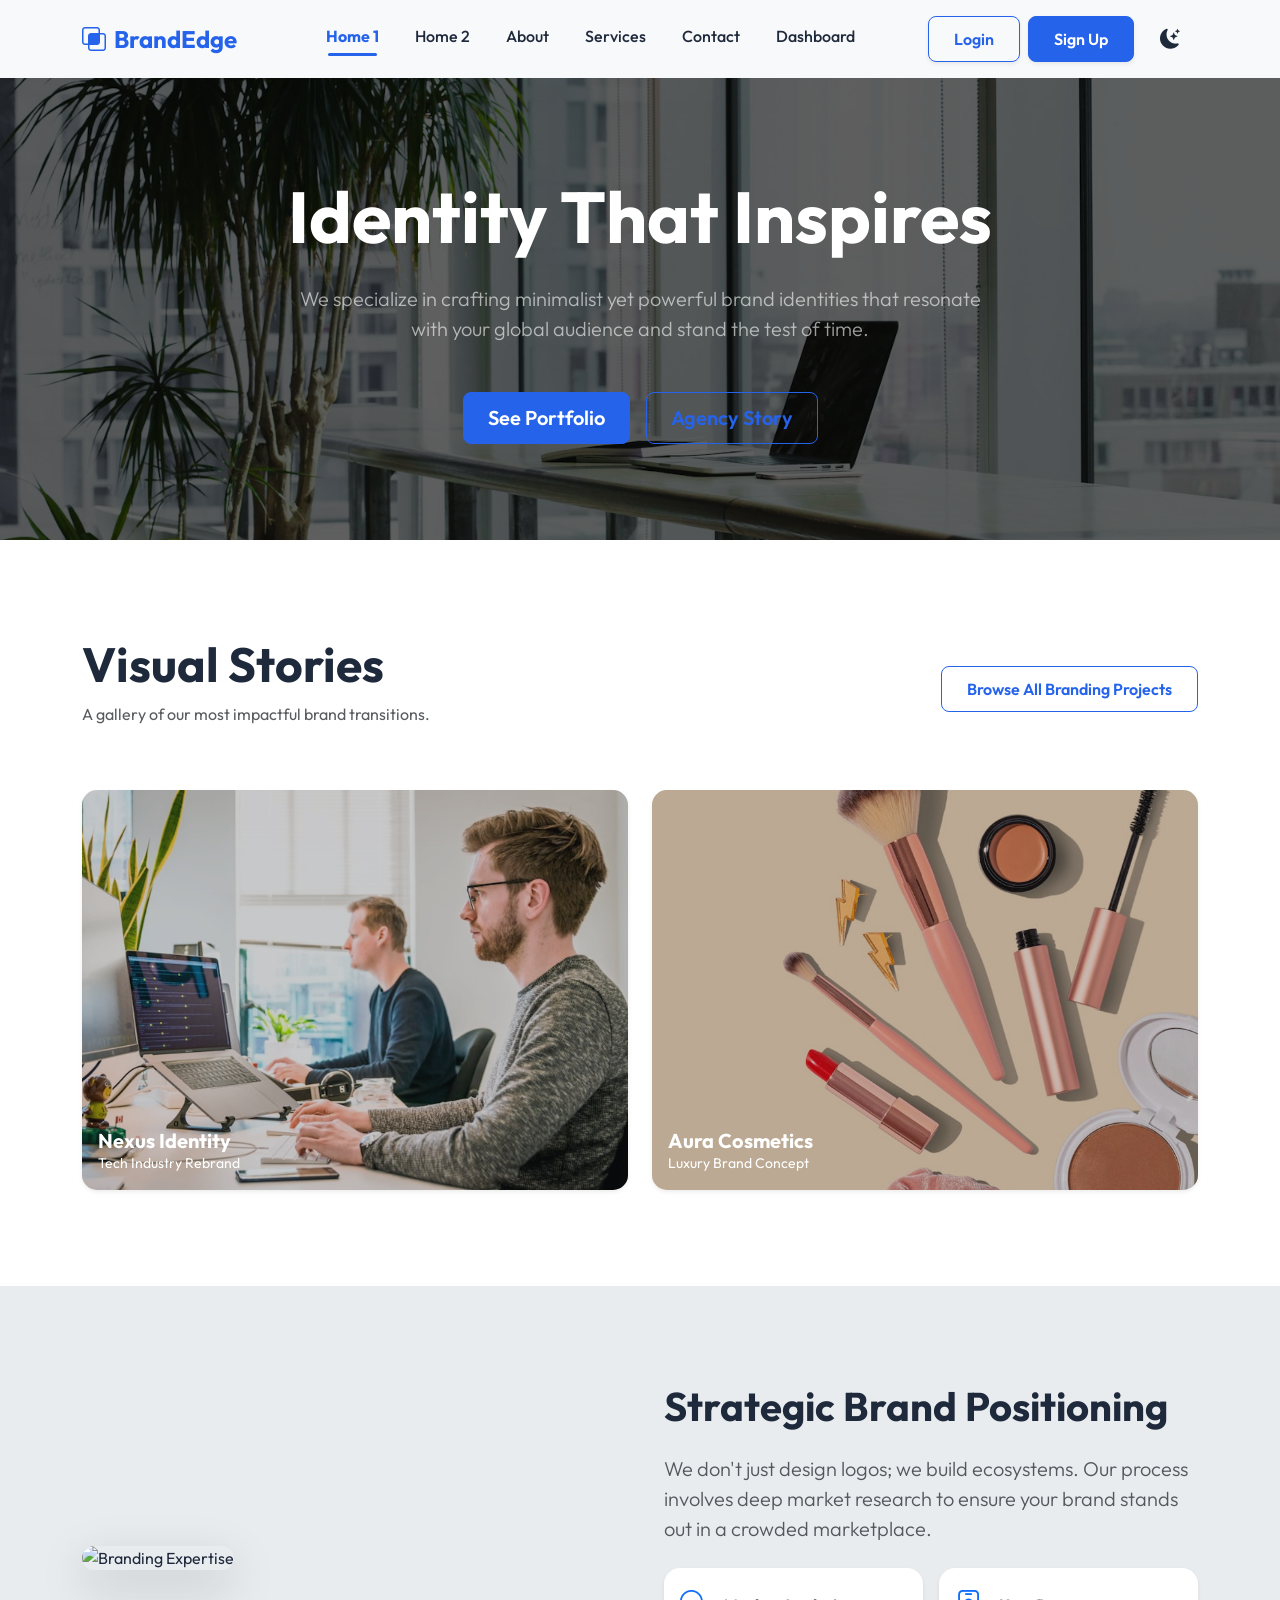
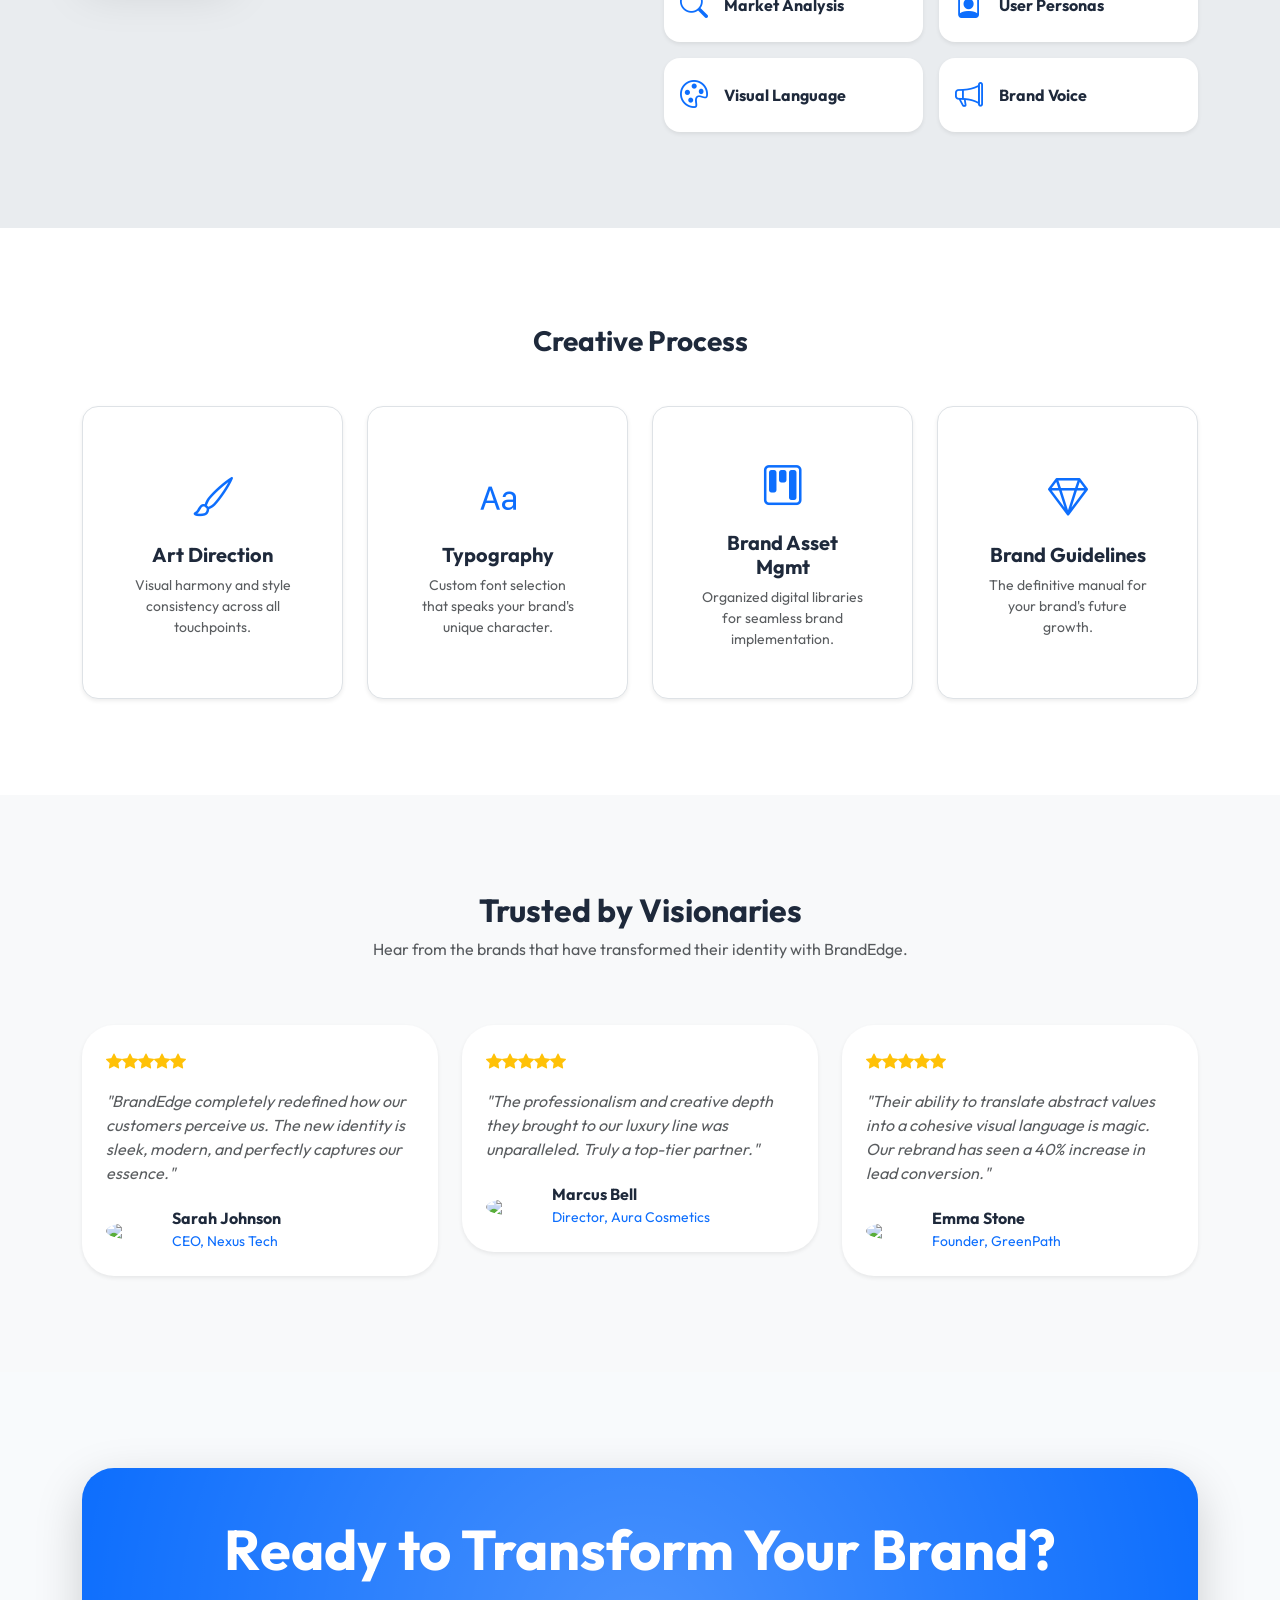
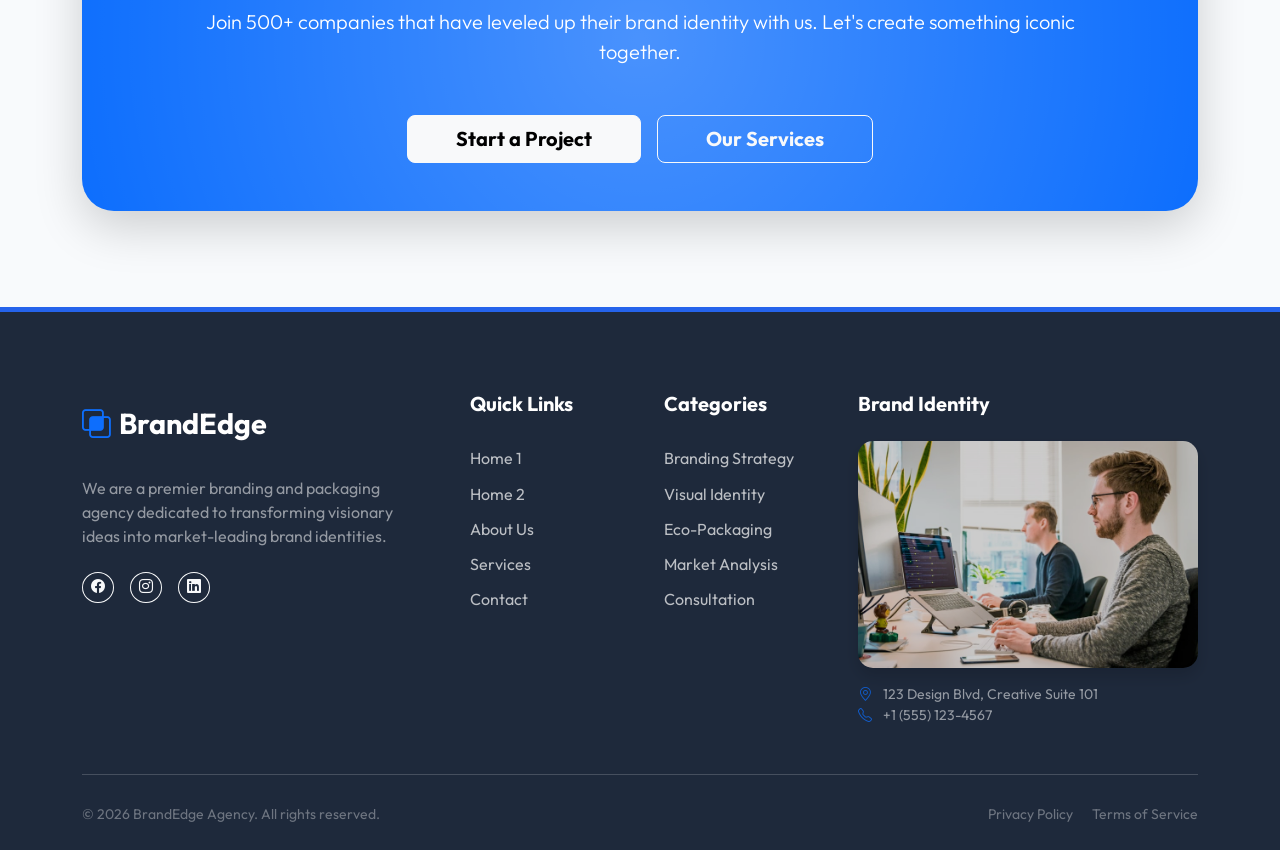
==== home1.html @ 2bf86502 "feat: standardise UI components, fix sizing, add imagery" ====
<!DOCTYPE html>
<html lang="en" data-bs-theme="light">

<head>
    <meta charset="UTF-8">
    <meta name="viewport" content="width=device-width, initial-scale=1.0">
    <title>BrandEdge | Branding Agency Home</title>
    <link href="https://cdn.jsdelivr.net/npm/bootstrap@5.3.3/dist/css/bootstrap.min.css" rel="stylesheet">
    <link rel="stylesheet" href="https://cdn.jsdelivr.net/npm/bootstrap-icons@1.11.3/font/bootstrap-icons.min.css">
    <link rel="stylesheet" href="assets/css/style.css">
    <link rel="icon" type="image/svg+xml"
        href="data:image/svg+xml,<svg xmlns='http://www.w3.org/2000/svg' viewBox='0 0 100 100'><rect width='100' height='100' rx='20' fill='%232563eb'/><path d='M30 30 L70 30 L70 70 L30 70 Z' fill='none' stroke='white' stroke-width='8'/><path d='M50 30 L50 70' fill='none' stroke='white' stroke-width='8'/></svg>">
</head>

<body>

    <!-- Header -->
    <nav class="navbar navbar-expand-lg sticky-top bg-body-tertiary">
        <div class="container">
            <a class="navbar-brand d-flex align-items-center" href="home1.html">
                <i class="bi bi-intersect me-2"></i> BrandEdge
            </a>
            <button class="navbar-toggler" type="button" data-bs-toggle="offcanvas" data-bs-target="#offcanvasNavbar">
                <span class="navbar-toggler-icon"></span>
            </button>
            <div class="offcanvas offcanvas-end" tabindex="-1" id="offcanvasNavbar">
                <div class="offcanvas-header">
                    <h5 class="offcanvas-title">BrandEdge</h5>
                    <button type="button" class="btn-close" data-bs-dismiss="offcanvas"></button>
                </div>
                <div class="offcanvas-body">
                    <ul class="navbar-nav mx-auto mb-2 mb-lg-0">
                        <li class="nav-item"><a class="nav-link active" href="home1.html">Home 1</a></li>
                        <li class="nav-item"><a class="nav-link" href="home2.html">Home 2</a></li>
                        <li class="nav-item"><a class="nav-link" href="about.html">About</a></li>
                        <li class="nav-item"><a class="nav-link" href="services.html">Services</a></li>
                        <li class="nav-item"><a class="nav-link" href="contact.html">Contact</a></li>
                        <li class="nav-item"><a class="nav-link" href="dashboard.html">Dashboard</a></li>
                    </ul>
                    <div class="d-flex align-items-center gap-2">
                        <a href="login.html" class="btn btn-outline-primary shadow-sm">Login</a>
                        <a href="signup.html" class="btn btn-primary shadow-sm">Sign Up</a>
                        <button class="btn btn-link nav-link px-2" id="themeToggle">
                            <i class="bi bi-moon-stars-fill fs-5"></i>
                        </button>
                    </div>
                </div>
            </div>
        </div>
    </nav>

    <!-- Branding Hero -->
    <header class="hero-section text-center text-white py-5"
        style="background: linear-gradient(rgba(0,0,0,0.6), rgba(0,0,0,0.6)), url('assets/img/hero_bg_1.jpg') center/cover;">
        <div class="container py-5">
            <h1 class="display-2 fw-bold mb-4">Identity That Inspires</h1>
            <p class="lead mb-5 opacity-75 mx-auto" style="max-width: 700px;">We specialize in crafting minimalist yet
                powerful brand identities that resonate with your global audience and stand the test of time.</p>
            <div class="d-flex justify-content-center gap-3">
                <a href="#portfolio" class="btn btn-primary btn-lg px-4">See Portfolio</a>
                <a href="about.html" class="btn btn-outline-primary btn-lg px-4">Agency Story</a>
            </div>
        </div>
    </header>

    <!-- Branding Focus: Portfolio -->
    <section id="portfolio" class="py-5 bg-body">
        <div class="container py-5">
            <div class="row align-items-center mb-5">
                <div class="col-md-6">
                    <h2 class="fw-bold display-5">Visual Stories</h2>
                    <p class="text-muted">A gallery of our most impactful brand transitions.</p>
                </div>
                <div class="col-md-6 text-md-end">
                    <button class="btn btn-outline-primary">Browse All Branding Projects</button>
                </div>
            </div>
            <div class="row g-4">
                <div class="col-md-6">
                    <div class="card border-0 overflow-hidden shadow-sm">
                        <img src="assets/img/branding_1.jpg" class="card-img uniform-height" alt="Branding Project 1">
                        <div
                            class="card-img-overlay d-flex flex-column justify-content-end bg-dark bg-opacity-25 text-white">
                            <h5 class="fw-bold mb-0">Nexus Identity</h5>
                            <small>Tech Industry Rebrand</small>
                        </div>
                    </div>
                </div>
                <div class="col-md-6">
                    <div class="card border-0 overflow-hidden shadow-sm">
                        <img src="assets/img/cosmetics_branding.jpg" class="card-img uniform-height"
                            alt="Branding Project 2">
                        <div
                            class="card-img-overlay d-flex flex-column justify-content-end bg-dark bg-opacity-25 text-white">
                            <h5 class="fw-bold mb-0">Aura Cosmetics</h5>
                            <small>Luxury Brand Concept</small>
                        </div>
                    </div>
                </div>
            </div>
        </div>
    </section>

    <!-- Branding Focus: Our Expertise -->
    <section class="py-5 bg-body-secondary">
        <div class="container py-5">
            <div class="row align-items-center g-5">
                <div class="col-lg-6">
                    <img src="https://images.unsplash.com/photo-1542744173-8e7e53415bb0?q=80&w=1000&fm=jpg"
                        class="img-fluid rounded-5 shadow-lg" alt="Branding Expertise">
                </div>
                <div class="col-lg-6">
                    <h2 class="fw-bold display-6 mb-4">Strategic Brand Positioning</h2>
                    <p class="lead text-muted mb-4">We don't just design logos; we build ecosystems. Our process
                        involves deep market research to ensure your brand stands out in a crowded marketplace.</p>
                    <div class="row g-3">
                        <div class="col-sm-6">
                            <div class="d-flex align-items-center p-3 bg-body rounded-4 shadow-sm">
                                <i class="bi bi-search text-primary fs-3 me-3"></i>
                                <span class="fw-bold">Market Analysis</span>
                            </div>
                        </div>
                        <div class="col-sm-6">
                            <div class="d-flex align-items-center p-3 bg-body rounded-4 shadow-sm">
                                <i class="bi bi-person-badge text-primary fs-3 me-3"></i>
                                <span class="fw-bold">User Personas</span>
                            </div>
                        </div>
                        <div class="col-sm-6">
                            <div class="d-flex align-items-center p-3 bg-body rounded-4 shadow-sm">
                                <i class="bi bi-palette text-primary fs-3 me-3"></i>
                                <span class="fw-bold">Visual Language</span>
                            </div>
                        </div>
                        <div class="col-sm-6">
                            <div class="d-flex align-items-center p-3 bg-body rounded-4 shadow-sm">
                                <i class="bi bi-megaphone text-primary fs-3 me-3"></i>
                                <span class="fw-bold">Brand Voice</span>
                            </div>
                        </div>
                    </div>
                </div>
            </div>
        </div>
    </section>

    <!-- Branding Functionality: Moodboard Grid -->
    <section class="py-5 bg-body">
        <div class="container py-5">
            <h3 class="text-center fw-bold mb-5">Creative Process</h3>
            <div class="row g-4">
                <div class="col-md-3">
                    <div
                        class="p-5 bg-body border text-center rounded-4 h-100 d-flex flex-column justify-content-center shadow-sm">
                        <i class="bi bi-brush fs-1 text-primary mb-3"></i>
                        <h5 class="fw-bold">Art Direction</h5>
                        <p class="small text-muted mb-0">Visual harmony and style consistency across all touchpoints.
                        </p>
                    </div>
                </div>
                <div class="col-md-3">
                    <div
                        class="p-5 bg-body border text-center rounded-4 h-100 d-flex flex-column justify-content-center shadow-sm">
                        <i class="bi bi-type fs-1 text-primary mb-3"></i>
                        <h5 class="fw-bold">Typography</h5>
                        <p class="small text-muted mb-0">Custom font selection that speaks your brand's unique
                            character.</p>
                    </div>
                </div>
                <div class="col-md-3">
                    <div
                        class="p-5 bg-body border text-center rounded-4 h-100 d-flex flex-column justify-content-center shadow-sm">
                        <i class="bi bi-kanban fs-1 text-primary mb-3"></i>
                        <h5 class="fw-bold">Brand Asset Mgmt</h5>
                        <p class="small text-muted mb-0">Organized digital libraries for seamless brand implementation.
                        </p>
                    </div>
                </div>
                <div class="col-md-3">
                    <div
                        class="p-5 bg-body border text-center rounded-4 h-100 d-flex flex-column justify-content-center shadow-sm">
                        <i class="bi bi-gem fs-1 text-primary mb-3"></i>
                        <h5 class="fw-bold">Brand Guidelines</h5>
                        <p class="small text-muted mb-0">The definitive manual for your brand's future growth.</p>
                    </div>
                </div>
            </div>
        </div>
    </section>

    <!-- Branding Focus: Testimonials -->
    <section class="py-5 bg-body-tertiary">
        <div class="container py-5">
            <div class="text-center mb-5">
                <h2 class="fw-bold">Trusted by Visionaries</h2>
                <div class="row justify-content-center">
                    <div class="col-md-8">
                        <p class="text-muted">Hear from the brands that have transformed their identity with BrandEdge.
                        </p>
                    </div>
                </div>
            </div>
            <div class="row g-4">
                <div class="col-md-4">
                    <div class="p-4 bg-body rounded-5 shadow-sm border-0">
                        <div class="mb-3 text-warning">
                            <i class="bi bi-star-fill"></i><i class="bi bi-star-fill"></i><i
                                class="bi bi-star-fill"></i><i class="bi bi-star-fill"></i><i
                                class="bi bi-star-fill"></i>
                        </div>
                        <p class="fst-italic text-muted mb-4">"BrandEdge completely redefined how our customers perceive
                            us. The new identity is sleek, modern, and perfectly captures our essence."</p>
                        <div class="d-flex align-items-center">
                            <img src="https://ui-avatars.com/api/?name=Sarah+Johnson&background=random"
                                class="rounded-circle me-3" width="50">
                            <div>
                                <h6 class="fw-bold mb-0">Sarah Johnson</h6>
                                <small class="text-primary">CEO, Nexus Tech</small>
                            </div>
                        </div>
                    </div>
                </div>
                <div class="col-md-4">
                    <div class="p-4 bg-body rounded-5 shadow-sm border-0">
                        <div class="mb-3 text-warning">
                            <i class="bi bi-star-fill"></i><i class="bi bi-star-fill"></i><i
                                class="bi bi-star-fill"></i><i class="bi bi-star-fill"></i><i
                                class="bi bi-star-fill"></i>
                        </div>
                        <p class="fst-italic text-muted mb-4">"The professionalism and creative depth they brought to
                            our luxury line was unparalleled. Truly a top-tier partner."</p>
                        <div class="d-flex align-items-center">
                            <img src="https://ui-avatars.com/api/?name=Marcus+Bell&background=random"
                                class="rounded-circle me-3" width="50">
                            <div>
                                <h6 class="fw-bold mb-0">Marcus Bell</h6>
                                <small class="text-primary">Director, Aura Cosmetics</small>
                            </div>
                        </div>
                    </div>
                </div>
                <div class="col-md-4">
                    <div class="p-4 bg-body rounded-5 shadow-sm border-0">
                        <div class="mb-3 text-warning">
                            <i class="bi bi-star-fill"></i><i class="bi bi-star-fill"></i><i
                                class="bi bi-star-fill"></i><i class="bi bi-star-fill"></i><i
                                class="bi bi-star-fill"></i>
                        </div>
                        <p class="fst-italic text-muted mb-4">"Their ability to translate abstract values into a
                            cohesive visual language is magic. Our rebrand has seen a 40% increase in lead conversion."
                        </p>
                        <div class="d-flex align-items-center">
                            <img src="https://ui-avatars.com/api/?name=Emma+Stone&background=random"
                                class="rounded-circle me-3" width="50">
                            <div>
                                <h6 class="fw-bold mb-0">Emma Stone</h6>
                                <small class="text-primary">Founder, GreenPath</small>
                            </div>
                        </div>
                    </div>
                </div>
            </div>
        </div>
    </section>

    <!-- Branding Focus: Call to Action -->
    <section class="py-5">
        <div class="container py-5">
            <div class="bg-primary rounded-5 p-5 text-center text-white shadow-lg overflow-hidden position-relative">
                <div class="position-absolute top-0 start-0 w-100 h-100 opacity-25"
                    style="background: radial-gradient(circle at 50% 50%, white, transparent);"></div>
                <div class="position-relative z-1">
                    <h2 class="display-4 fw-bold mb-4">Ready to Transform Your Brand?</h2>
                    <p class="lead mb-5 px-lg-5">Join 500+ companies that have leveled up their brand identity with us.
                        Let's create something iconic together.</p>
                    <div class="d-flex justify-content-center gap-3">
                        <a href="contact.html" class="btn btn-light btn-lg px-5 fw-bold">Start a Project</a>
                        <a href="services.html" class="btn btn-outline-light btn-lg px-5 fw-bold">Our Services</a>
                    </div>
                </div>
            </div>
        </div>
    </section>

    <!-- Footer -->
    <footer class="footer">
        <div class="container">
            <div class="row g-5 mb-5">
                <div class="col-lg-4 col-md-6">
                    <a href="index.html" class="footer-logo">
                        <i class="bi bi-intersect me-2 text-primary"></i> BrandEdge
                    </a>
                    <p class="opacity-75 mb-4">We are a premier branding and packaging agency dedicated to transforming
                        visionary ideas into market-leading brand identities.</p>
                    <div class="d-flex gap-3">
                        <a href="#" class="btn btn-outline-light btn-sm rounded-circle"><i
                                class="bi bi-facebook"></i></a>
                        <a href="#" class="btn btn-outline-light btn-sm rounded-circle"><i
                                class="bi bi-instagram"></i></a>
                        <a href="#" class="btn btn-outline-light btn-sm rounded-circle"><i
                                class="bi bi-linkedin"></i></a>
                    </div>
                </div>
                <div class="col-lg-2 col-md-6">
                    <h5>Quick Links</h5>
                    <ul class="list-unstyled">
                        <li><a href="home1.html">Home 1</a></li>
                        <li><a href="home2.html">Home 2</a></li>
                        <li><a href="about.html">About Us</a></li>
                        <li><a href="services.html">Services</a></li>
                        <li><a href="contact.html">Contact</a></li>
                    </ul>
                </div>
                <div class="col-lg-2 col-md-6">
                    <h5>Categories</h5>
                    <ul class="list-unstyled">
                        <li><a href="#">Branding Strategy</a></li>
                        <li><a href="#">Visual Identity</a></li>
                        <li><a href="#">Eco-Packaging</a></li>
                        <li><a href="#">Market Analysis</a></li>
                        <li><a href="#">Consultation</a></li>
                    </ul>
                </div>
                <div class="col-lg-4 col-md-6">
                    <h5>Brand Identity</h5>
                    <div class="position-relative">
                        <img src="assets/img/branding_1.jpg" class="img-fluid footer-img shadow" alt="Brand Workspace">
                        <div class="mt-3">
                            <p class="small opacity-75 mb-0"><i class="bi bi-geo-alt me-2 text-primary"></i> 123 Design
                                Blvd, Creative Suite 101</p>
                            <p class="small opacity-75 mb-0"><i class="bi bi-telephone me-2 text-primary"></i> +1 (555)
                                123-4567</p>
                        </div>
                    </div>
                </div>
            </div>
            <hr class="opacity-25 mb-4">
            <div class="row align-items-center">
                <div class="col-md-6 text-center text-md-start">
                    <p class="mb-0 small opacity-50">&copy; 2026 BrandEdge Agency. All rights reserved.</p>
                </div>
                <div class="col-md-6 text-center text-md-end">
                    <a href="#" class="small opacity-50 me-3">Privacy Policy</a>
                    <a href="#" class="small opacity-50">Terms of Service</a>
                </div>
            </div>
        </div>
    </footer>

    <script src="https://cdn.jsdelivr.net/npm/bootstrap@5.3.3/dist/js/bootstrap.bundle.min.js"></script>
    <script src="assets/js/main.js"></script>
</body>

</html>
---- assets/css/style.css ----
@import url('https://fonts.googleapis.com/css2?family=Outfit:wght@300;400;600;700&display=swap');

:root {
    --primary-color: #2563eb;
    --secondary-color: #f8fafc;
    --tertiary-color: #1e293b;
    --sidebar-bg: #1e293b;
    --sidebar-text: rgba(255, 255, 255, 0.8);
    --card-bg: #ffffff;
    --font-family: 'Outfit', sans-serif;
    --transition: all 0.3s ease;
    --footer-bg: #1e293b;
    --footer-text: rgba(255, 255, 255, 0.7);
    --footer-heading: #ffffff;
}

[data-bs-theme="dark"] {
    --secondary-color: #0f172a;
    --tertiary-color: #f1f5f9;
    --sidebar-bg: #0f172a;
    --sidebar-text: rgba(255, 255, 255, 0.9);
    --card-bg: #1e293b;
    --footer-bg: #0a0f1d;
    /* Slightly darker in dark mode or keep same */
}

body {
    font-family: var(--font-family);
    background-color: var(--secondary-color);
    color: var(--tertiary-color);
    overflow-x: hidden;
}

/* Link Hover Effects */
a {
    transition: var(--transition);
}

.text-primary.hover-highlight:hover {
    color: #1d4ed8 !important;
    text-decoration: underline !important;
    transform: translateX(3px);
    display: inline-block;
}

/* Custom Buttons */
.btn-primary {
    background-color: var(--primary-color);
    border-color: var(--primary-color);
    padding: 10px 25px;
    border-radius: 8px;
    font-weight: 600;
    transition: var(--transition);
}

.btn-primary:hover {
    background-color: #1d4ed8;
    transform: translateY(-2px);
    box-shadow: 0 4px 12px rgba(37, 99, 235, 0.2);
}

.btn-outline-primary {
    color: var(--primary-color);
    border-color: var(--primary-color);
    padding: 10px 25px;
    border-radius: 8px;
    font-weight: 600;
}

.btn-outline-primary:hover {
    background-color: var(--primary-color);
    color: white;
}

/* Navbar Tuning */
.navbar {
    padding: 1rem 0;
    transition: var(--transition);
}

.navbar-brand {
    font-weight: 700;
    font-size: 1.5rem;
    color: var(--primary-color) !important;
}

.nav-link {
    font-weight: 500;
    margin: 0 10px;
    color: var(--tertiary-color) !important;
}

.nav-link:hover {
    color: var(--primary-color) !important;
}

.navbar .nav-link.active {
    color: var(--primary-color) !important;
    font-weight: 700;
    position: relative;
}

.navbar .nav-link.active::after {
    content: '';
    position: absolute;
    bottom: 0;
    left: 10px;
    right: 10px;
    height: 3px;
    background-color: var(--primary-color);
    border-radius: 2px;
    transition: var(--transition);
}

/* Footer Styles */
footer {
    background-color: var(--footer-bg);
    color: var(--footer-text);
    padding: 80px 0 20px;
    border-top: 5px solid var(--primary-color);
}

.footer-logo {
    font-size: 1.8rem;
    font-weight: 700;
    color: white !important;
    text-decoration: none;
    margin-bottom: 20px;
    display: flex;
    align-items: center;
}

.footer-img {
    border-radius: 15px;
    filter: brightness(0.8);
    transition: var(--transition);
}

.footer-img:hover {
    filter: brightness(1);
}

footer h5 {
    font-weight: 700;
    margin-bottom: 25px;
    color: var(--footer-heading);
}

footer a {
    color: var(--footer-text);
    text-decoration: none;
    line-height: 2.2;
    transition: var(--transition);
}

footer a:hover {
    color: var(--primary-color);
    padding-left: 5px;
}

/* Hero Section */
.hero-section {
    padding: 120px 0;
    background: linear-gradient(135deg, var(--secondary-color) 0%, #e2e8f0 100%);
    position: relative;
    overflow: hidden;
}

.hero-section.text-white {
    color: white !important;
}

.hero-section.text-white p {
    color: rgba(255, 255, 255, 0.8) !important;
}

[data-bs-theme="dark"] .hero-section {
    background: linear-gradient(135deg, #0f172a 0%, #1e293b 100%);
}

/* Cards */
.card {
    border: none;
    border-radius: 15px;
    overflow: hidden;
    transition: var(--transition);
    background-color: var(--card-bg);
    box-shadow: 0 4px 20px rgba(0, 0, 0, 0.05);
}

.card:hover {
    transform: translateY(-10px);
    box-shadow: 0 12px 30px rgba(0, 0, 0, 0.1);
}

/* Portfolio Image Uniformity */
.uniform-height {
    height: 400px !important;
    object-fit: cover !important;
    width: 100%;
}

/* Back to Top */
#backToTop {
    position: fixed;
    bottom: 30px;
    right: 30px;
    width: 45px;
    height: 45px;
    background: var(--primary-color);
    color: white;
    border: none;
    border-radius: 50%;
    display: none;
    align-items: center;
    justify-content: center;
    cursor: pointer;
    z-index: 1000;
    box-shadow: 0 4px 10px rgba(0, 0, 0, 0.2);
}

/* RTL Support */
[dir="rtl"] {
    text-align: right;
}

[dir="rtl"] .ms-auto {
    margin-right: auto !important;
    margin-left: 0 !important;
}

/* Dashboard Sidebar */
.sidebar {
    height: 100vh;
    width: 280px;
    position: fixed;
    top: 0;
    left: 0;
    background-color: var(--sidebar-bg);
    color: var(--sidebar-text);
    padding-top: 20px;
    z-index: 1001;
    overflow-y: auto;
}

.sidebar .nav-link {
    color: var(--sidebar-text) !important;
    padding: 12px 25px;
    transition: var(--transition);
}

.sidebar .nav-link:hover {
    color: white !important;
    background-color: rgba(255, 255, 255, 0.05);
}

.sidebar .nav-link.active {
    background-color: var(--primary-color);
    color: white !important;
    font-weight: 600;
}

.main-content {
    margin-left: 280px;
    padding: 30px;
}

@media (max-width: 991.98px) {
    .sidebar {
        width: 100%;
        height: auto;
        position: relative;
    }

    .main-content {
        margin-left: 0;
    }
}
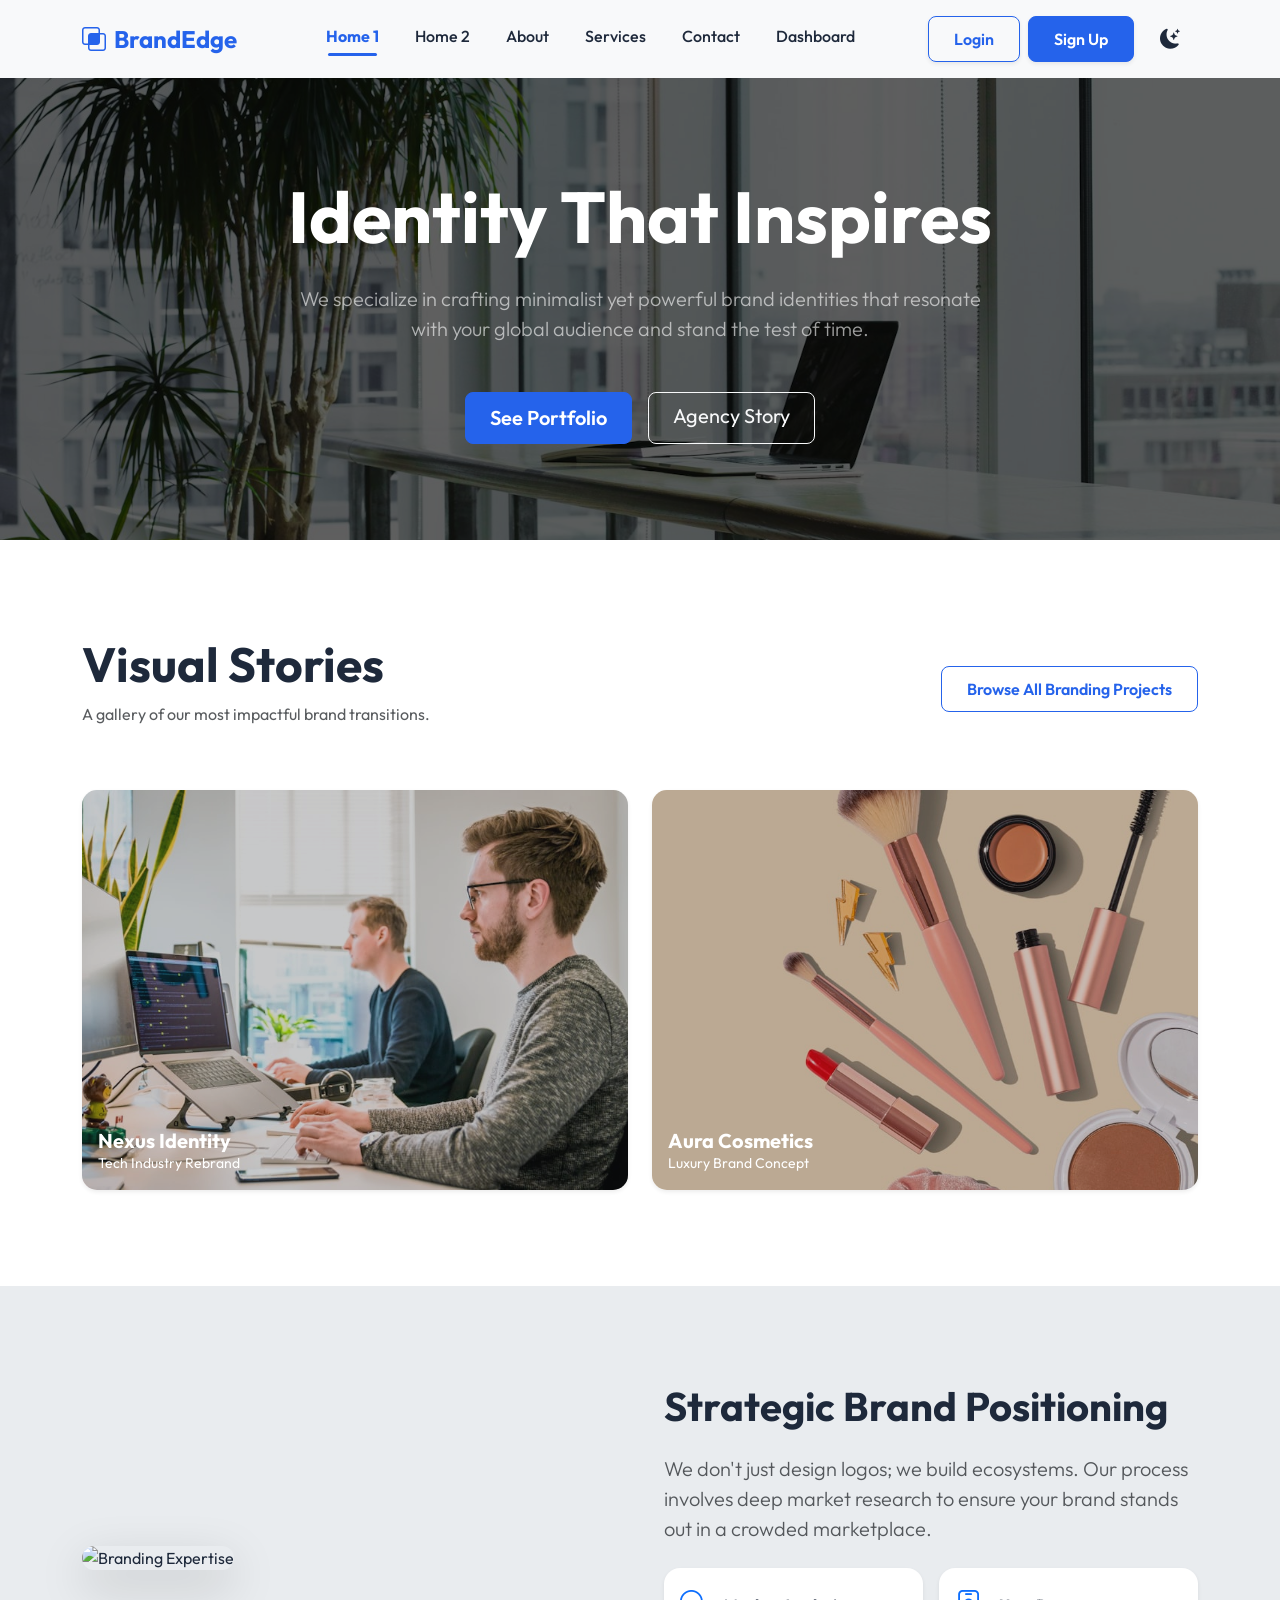
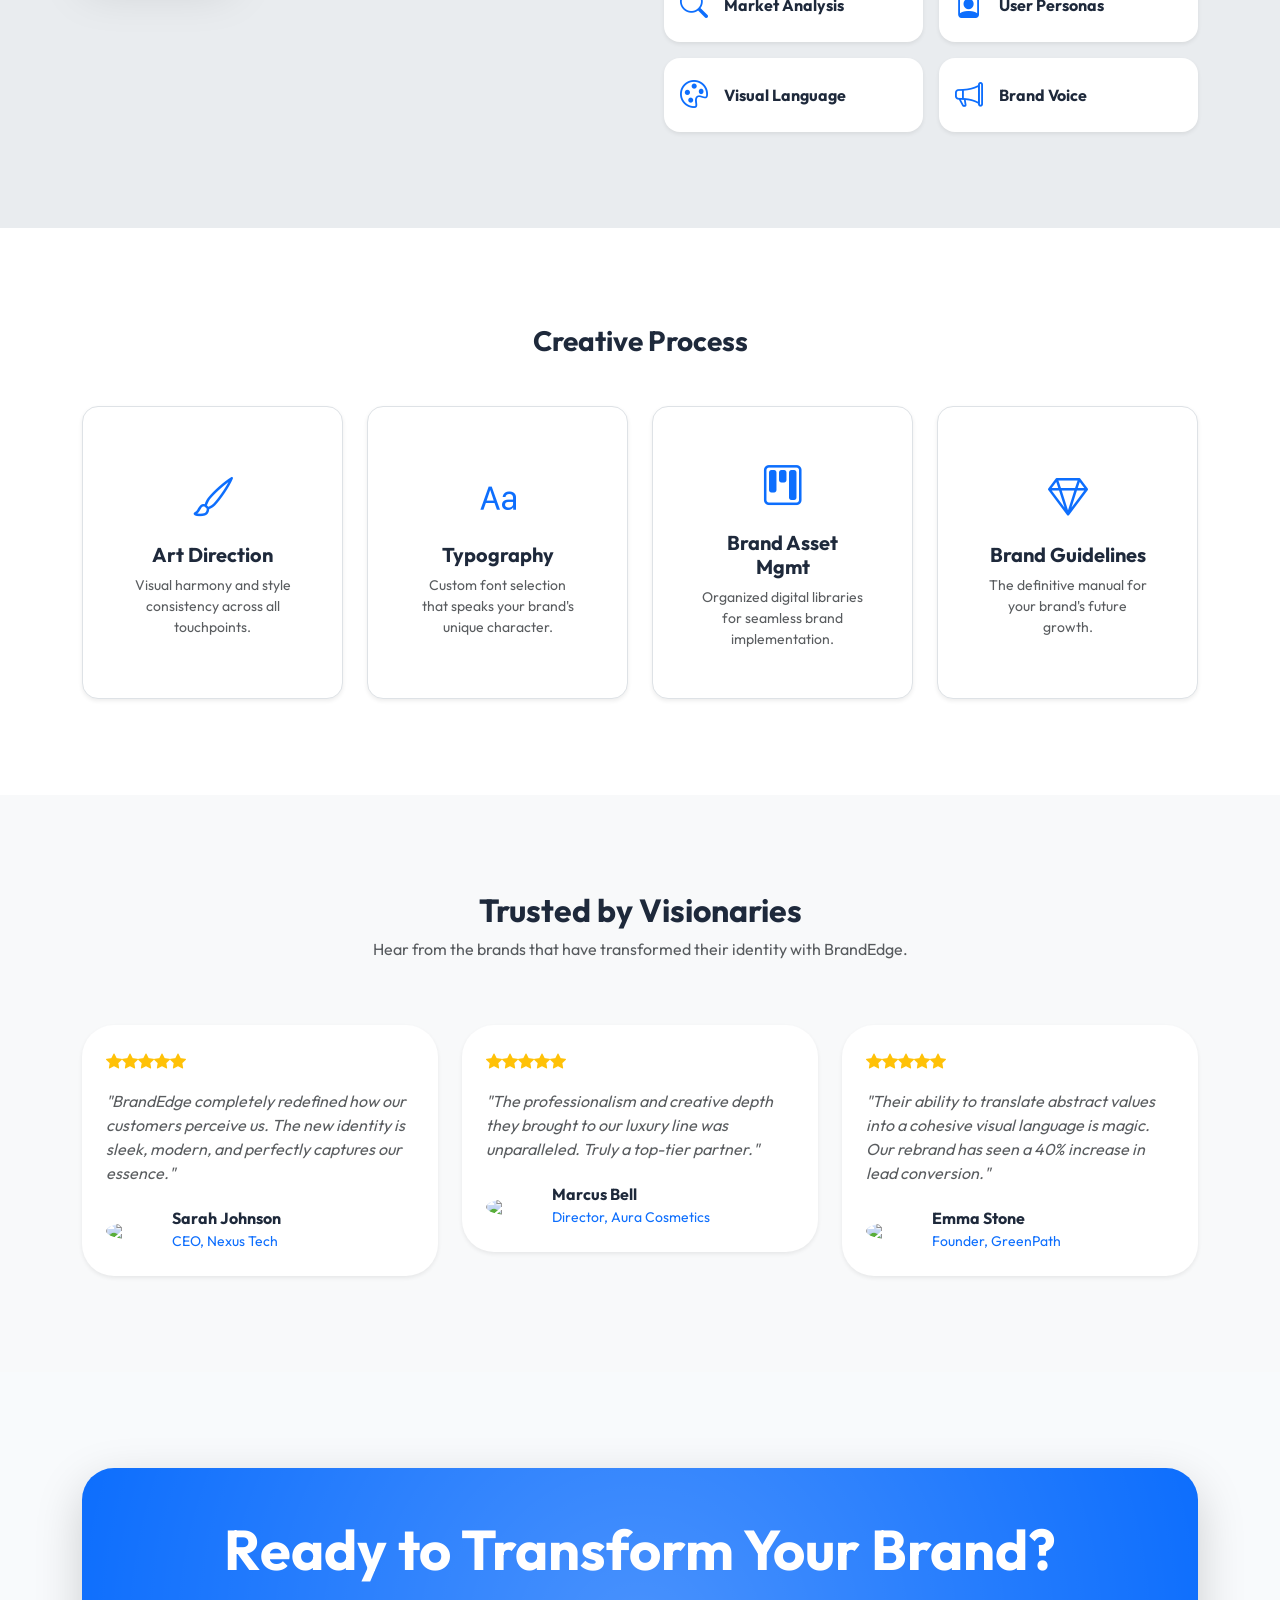
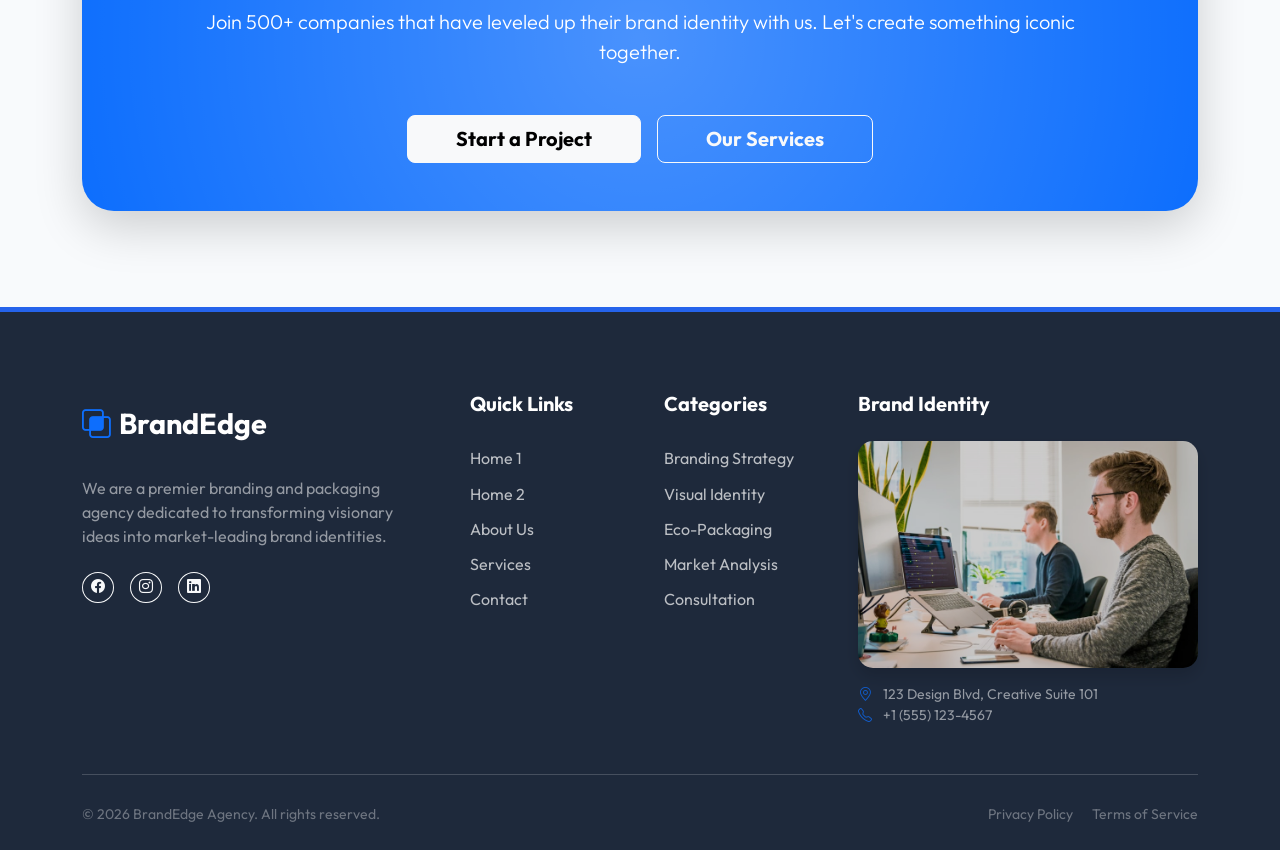
==== commit 09ecfd5c: "fix: make agency story button visible in home1 hero" ====
--- a/home1.html
+++ b/home1.html
@@ -58,7 +58,7 @@
                 powerful brand identities that resonate with your global audience and stand the test of time.</p>
             <div class="d-flex justify-content-center gap-3">
                 <a href="#portfolio" class="btn btn-primary btn-lg px-4">See Portfolio</a>
-                <a href="about.html" class="btn btn-outline-primary btn-lg px-4">Agency Story</a>
+                <a href="about.html" class="btn btn-outline-light btn-lg px-4">Agency Story</a>
             </div>
         </div>
     </header>
--- a/assets/css/style.css
+++ b/assets/css/style.css
@@ -275,4 +275,43 @@
     .main-content {
         margin-left: 0;
     }
-}+}
+
+/* Industry Leader Brands */
+.industry-brand {
+    transition: all 0.3s cubic-bezier(0.4, 0, 0.2, 1);
+    cursor: pointer;
+    opacity: 0.8;
+}
+
+.industry-brand:hover {
+    transform: scale(1.15) translateY(-5px);
+    opacity: 1;
+    text-shadow: 0 10px 20px rgba(0, 0, 0, 0.15);
+}
+
+.industry-brand.brand-1 {
+    color: #3b82f6 !important;
+}
+
+/* Primary Blue */
+.industry-brand.brand-2 {
+    color: #10b981 !important;
+}
+
+/* Emerald */
+.industry-brand.brand-3 {
+    color: #f59e0b !important;
+}
+
+/* Amber */
+.industry-brand.brand-4 {
+    color: #ef4444 !important;
+}
+
+/* Red */
+.industry-brand.brand-5 {
+    color: #8b5cf6 !important;
+}
+
+/* Violet */
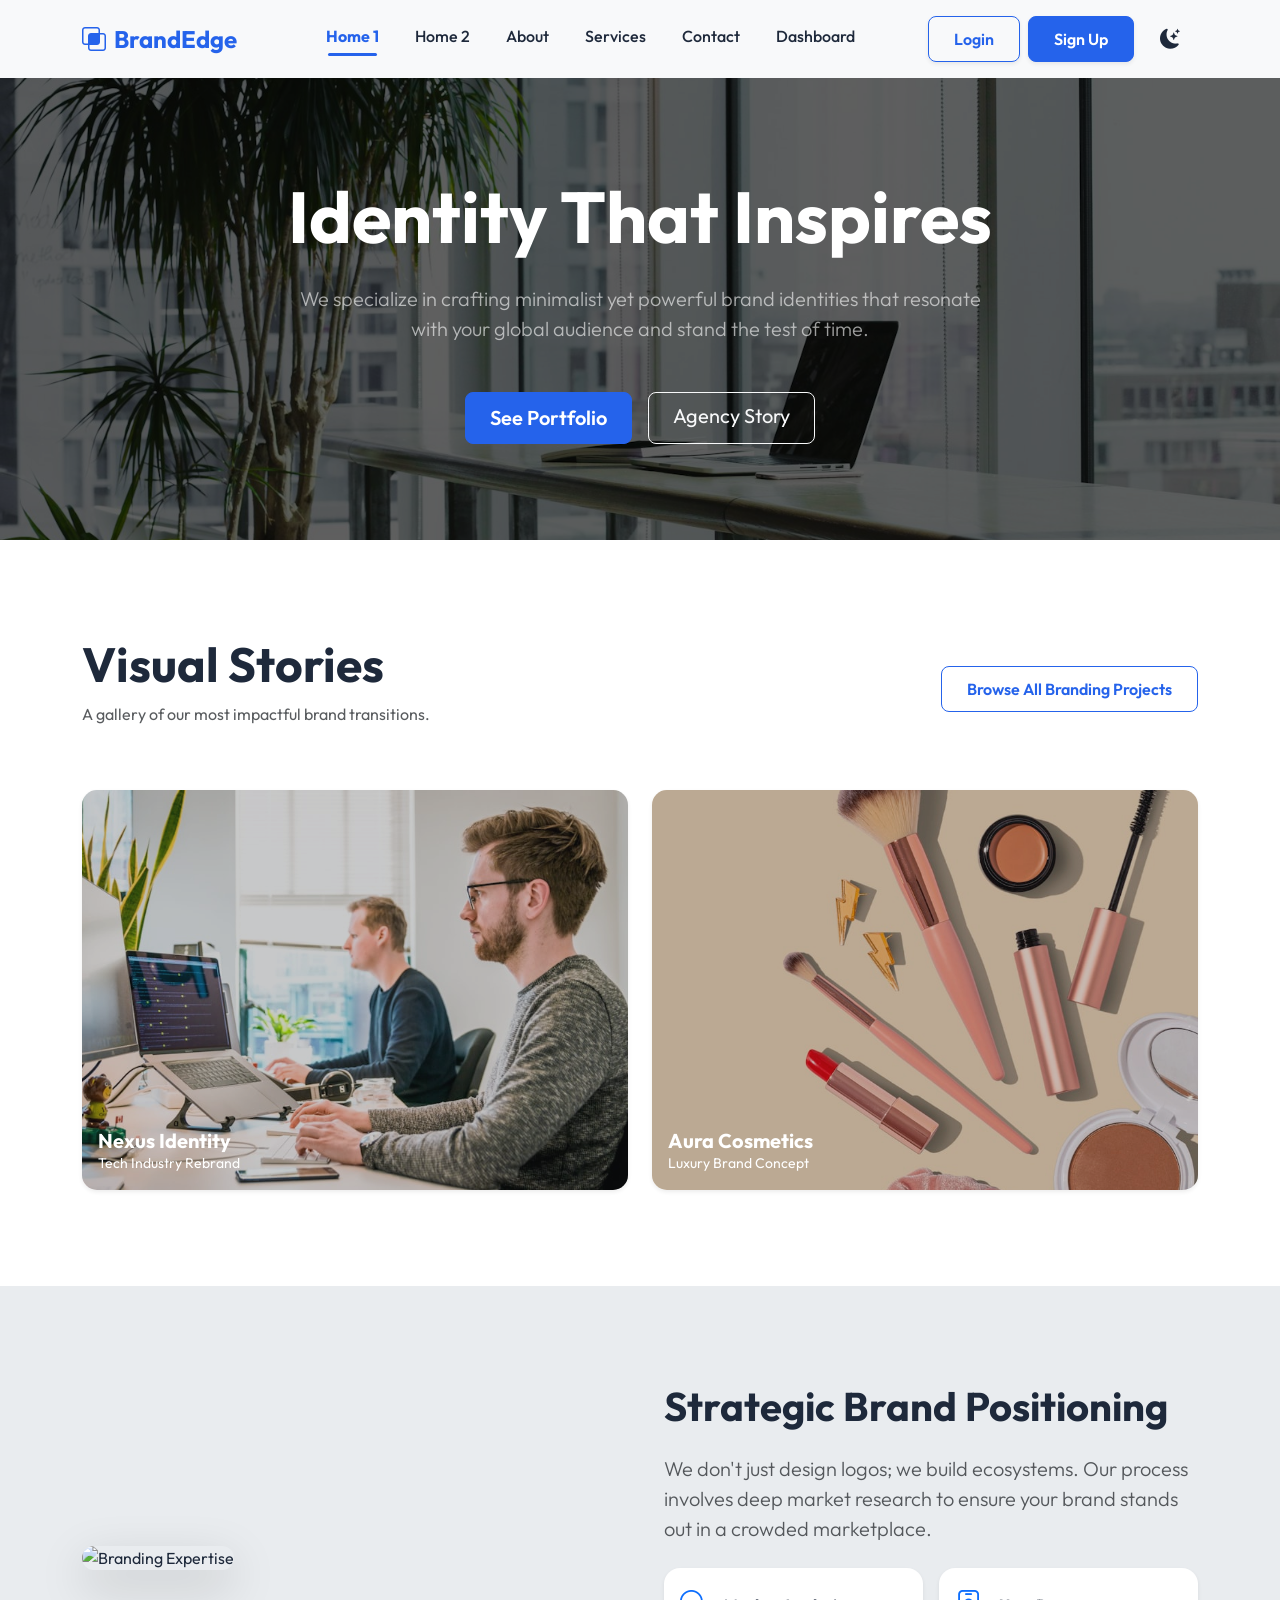
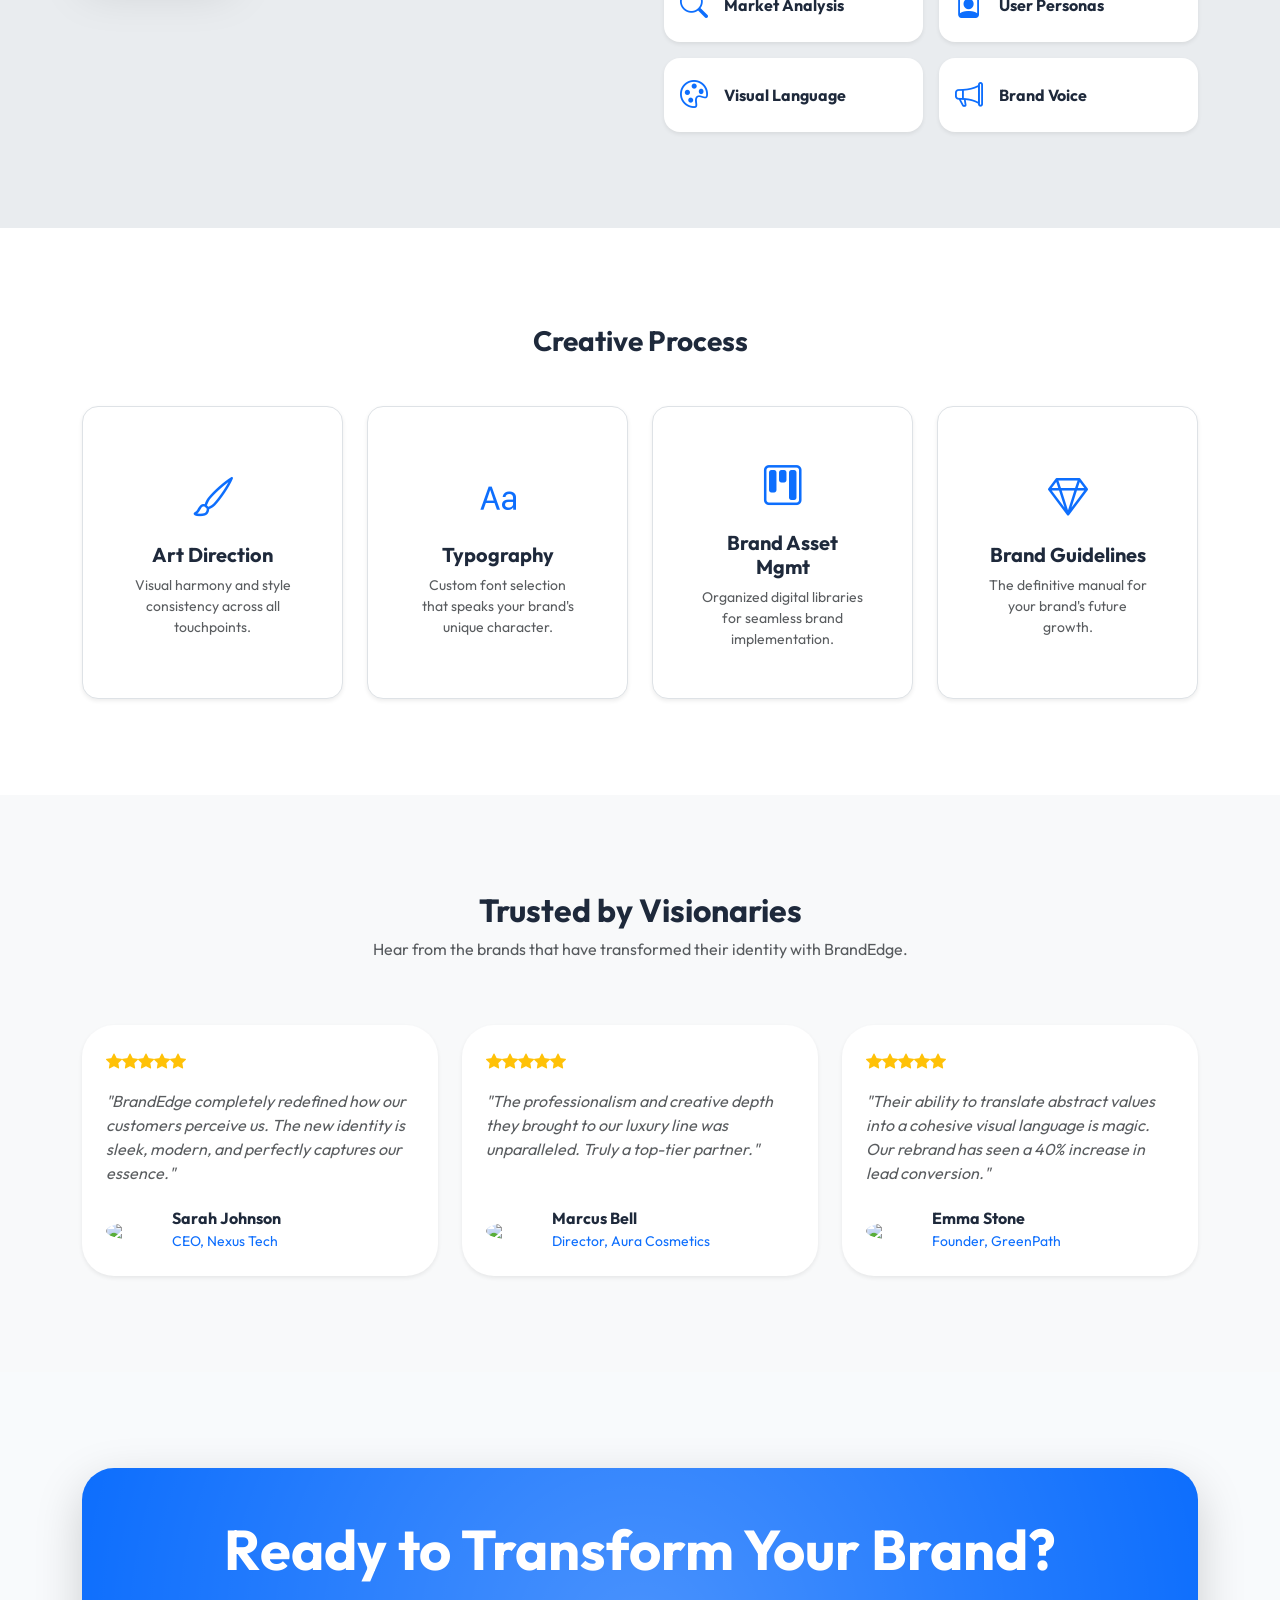
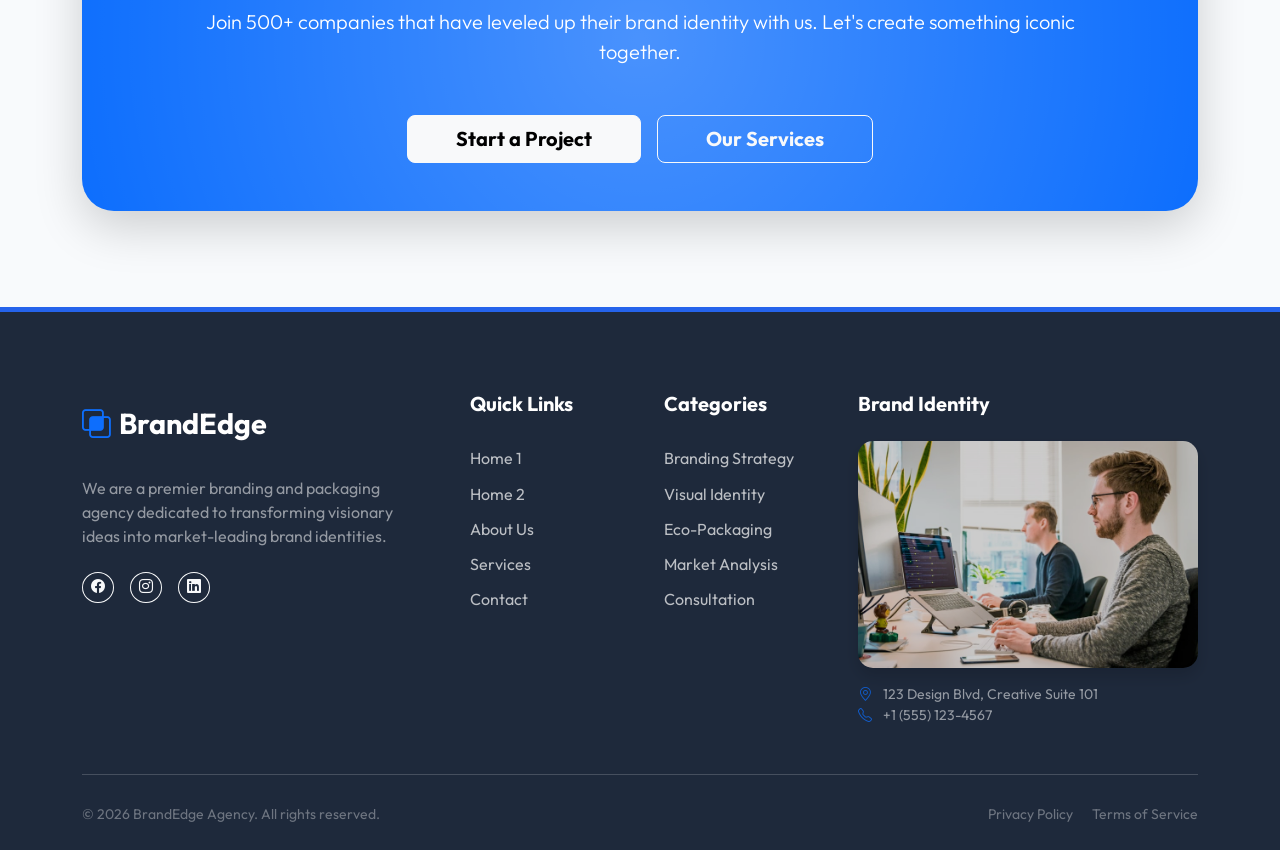
==== commit 53753fa2: "style: fix testimonial card heights in home1" ====
--- a/home1.html
+++ b/home1.html
@@ -115,25 +115,25 @@
                         involves deep market research to ensure your brand stands out in a crowded marketplace.</p>
                     <div class="row g-3">
                         <div class="col-sm-6">
-                            <div class="d-flex align-items-center p-3 bg-body rounded-4 shadow-sm">
+                            <div class="d-flex align-items-center p-3 bg-body rounded-4 shadow-sm strategy-card">
                                 <i class="bi bi-search text-primary fs-3 me-3"></i>
                                 <span class="fw-bold">Market Analysis</span>
                             </div>
                         </div>
                         <div class="col-sm-6">
-                            <div class="d-flex align-items-center p-3 bg-body rounded-4 shadow-sm">
+                            <div class="d-flex align-items-center p-3 bg-body rounded-4 shadow-sm strategy-card">
                                 <i class="bi bi-person-badge text-primary fs-3 me-3"></i>
                                 <span class="fw-bold">User Personas</span>
                             </div>
                         </div>
                         <div class="col-sm-6">
-                            <div class="d-flex align-items-center p-3 bg-body rounded-4 shadow-sm">
+                            <div class="d-flex align-items-center p-3 bg-body rounded-4 shadow-sm strategy-card">
                                 <i class="bi bi-palette text-primary fs-3 me-3"></i>
                                 <span class="fw-bold">Visual Language</span>
                             </div>
                         </div>
                         <div class="col-sm-6">
-                            <div class="d-flex align-items-center p-3 bg-body rounded-4 shadow-sm">
+                            <div class="d-flex align-items-center p-3 bg-body rounded-4 shadow-sm strategy-card">
                                 <i class="bi bi-megaphone text-primary fs-3 me-3"></i>
                                 <span class="fw-bold">Brand Voice</span>
                             </div>
@@ -202,7 +202,7 @@
             </div>
             <div class="row g-4">
                 <div class="col-md-4">
-                    <div class="p-4 bg-body rounded-5 shadow-sm border-0">
+                    <div class="p-4 bg-body rounded-5 shadow-sm border-0 h-100 d-flex flex-column">
                         <div class="mb-3 text-warning">
                             <i class="bi bi-star-fill"></i><i class="bi bi-star-fill"></i><i
                                 class="bi bi-star-fill"></i><i class="bi bi-star-fill"></i><i
@@ -210,7 +210,7 @@
                         </div>
                         <p class="fst-italic text-muted mb-4">"BrandEdge completely redefined how our customers perceive
                             us. The new identity is sleek, modern, and perfectly captures our essence."</p>
-                        <div class="d-flex align-items-center">
+                        <div class="d-flex align-items-center mt-auto">
                             <img src="https://ui-avatars.com/api/?name=Sarah+Johnson&background=random"
                                 class="rounded-circle me-3" width="50">
                             <div>
@@ -221,7 +221,7 @@
                     </div>
                 </div>
                 <div class="col-md-4">
-                    <div class="p-4 bg-body rounded-5 shadow-sm border-0">
+                    <div class="p-4 bg-body rounded-5 shadow-sm border-0 h-100 d-flex flex-column">
                         <div class="mb-3 text-warning">
                             <i class="bi bi-star-fill"></i><i class="bi bi-star-fill"></i><i
                                 class="bi bi-star-fill"></i><i class="bi bi-star-fill"></i><i
@@ -229,7 +229,7 @@
                         </div>
                         <p class="fst-italic text-muted mb-4">"The professionalism and creative depth they brought to
                             our luxury line was unparalleled. Truly a top-tier partner."</p>
-                        <div class="d-flex align-items-center">
+                        <div class="d-flex align-items-center mt-auto">
                             <img src="https://ui-avatars.com/api/?name=Marcus+Bell&background=random"
                                 class="rounded-circle me-3" width="50">
                             <div>
@@ -240,7 +240,7 @@
                     </div>
                 </div>
                 <div class="col-md-4">
-                    <div class="p-4 bg-body rounded-5 shadow-sm border-0">
+                    <div class="p-4 bg-body rounded-5 shadow-sm border-0 h-100 d-flex flex-column">
                         <div class="mb-3 text-warning">
                             <i class="bi bi-star-fill"></i><i class="bi bi-star-fill"></i><i
                                 class="bi bi-star-fill"></i><i class="bi bi-star-fill"></i><i
@@ -249,7 +249,7 @@
                         <p class="fst-italic text-muted mb-4">"Their ability to translate abstract values into a
                             cohesive visual language is magic. Our rebrand has seen a 40% increase in lead conversion."
                         </p>
-                        <div class="d-flex align-items-center">
+                        <div class="d-flex align-items-center mt-auto">
                             <img src="https://ui-avatars.com/api/?name=Emma+Stone&background=random"
                                 class="rounded-circle me-3" width="50">
                             <div>
